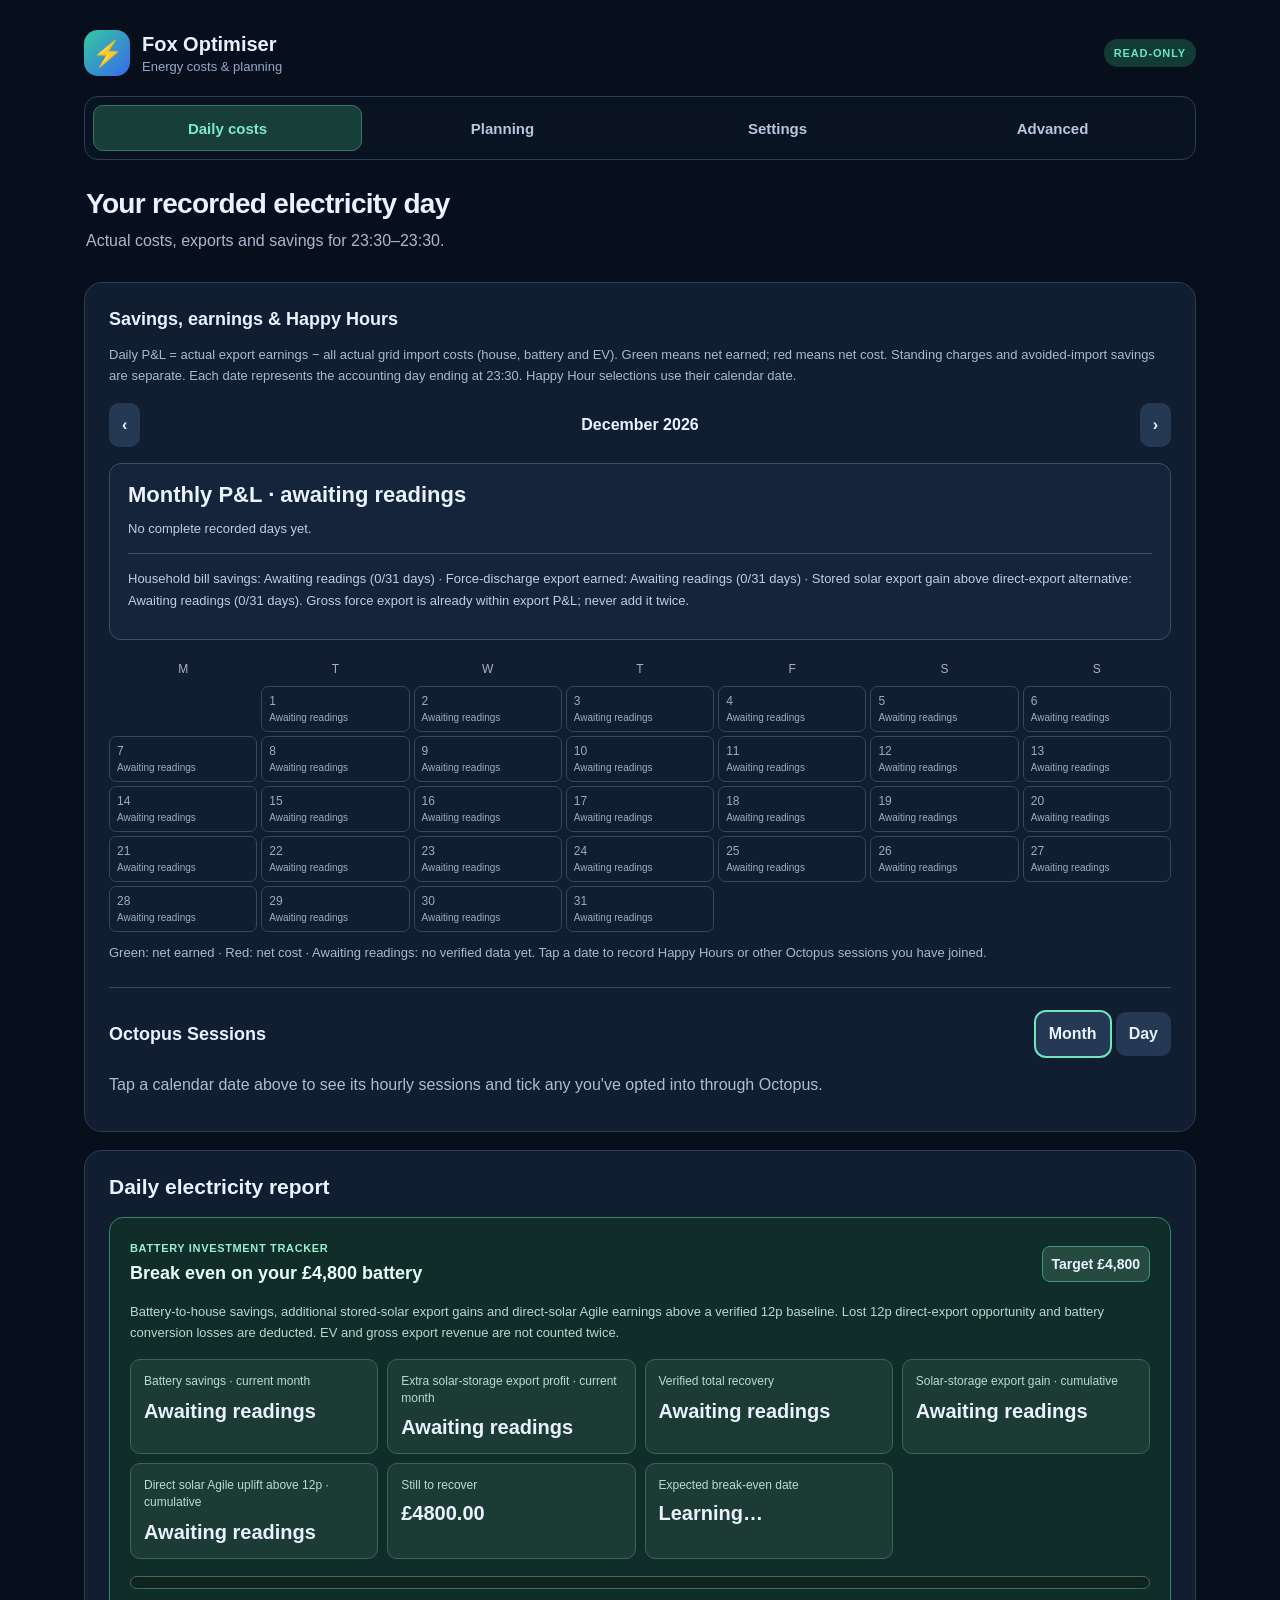
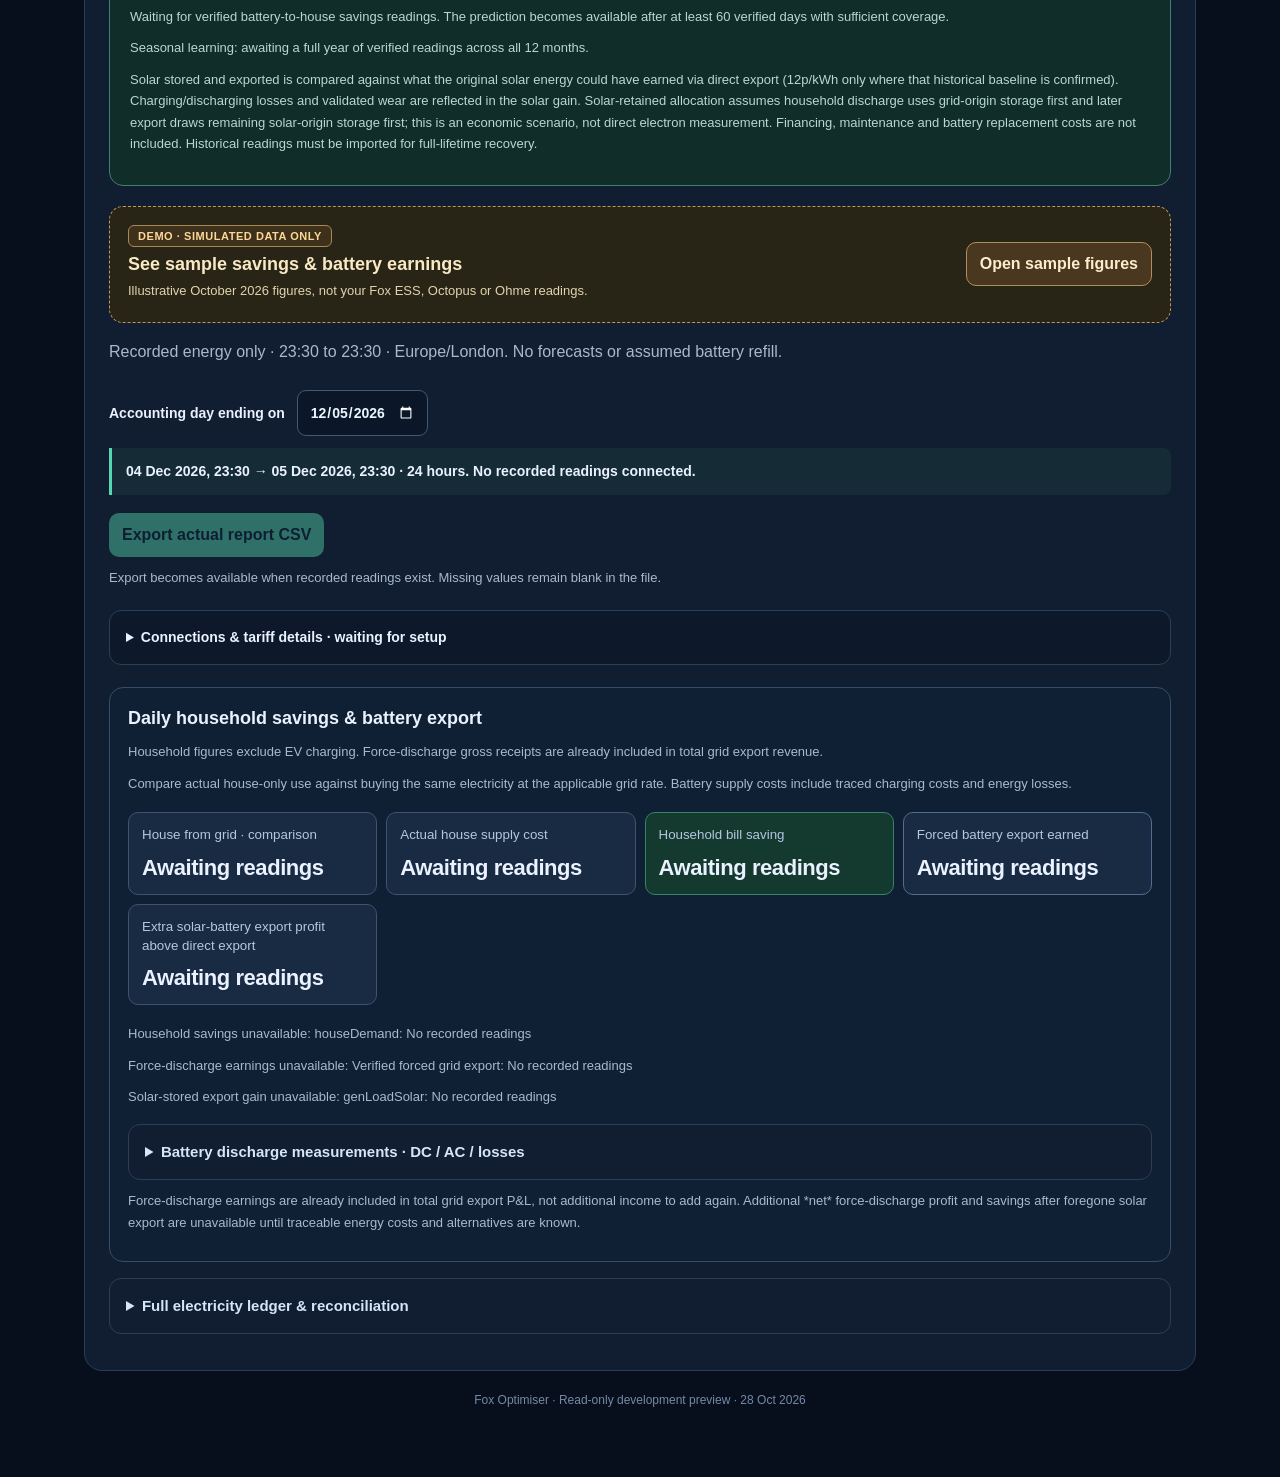
==== index.html @ 36e8edd1 "Load inert read-only connection readiness checks in both app entrypoints" ====
<!doctype html><html lang="en"><head><meta charset="utf-8"><meta name="viewport" content="width=device-width, initial-scale=1, viewport-fit=cover"><meta name="theme-color" content="#0c1424"><meta name="description" content="Read-only Fox ESS battery export optimiser"><link rel="manifest" href="manifest.webmanifest"><link rel="icon" type="image/svg+xml" href="icon.svg"><link rel="stylesheet" href="styles.css"><title>Fox Optimiser</title><link rel="stylesheet" href="fox-dashboard-layout.css?v=487"></head><body>
<div class="shell"><header><div class="brand"><div class="brandicon">⚡</div><div><h1>Fox Optimiser</h1><p>EVO10 · Agile planning</p></div></div><span class="pill safe">READ-ONLY</span></header>
<main><section class="hero"><div class="eyebrow">YOUR BATTERY PLAN</div><h2>Make every kWh count.</h2><p>Plan exports around Agile prices while protecting energy for your home. No commands are sent to your inverter.</p><div class="status" id="priceStatus" aria-live="polite">Checking Octopus prices…</div></section>
<section class="metrics"><article class="metric"><small>Battery SOC · manual estimate</small><strong id="socDisplay">—</strong><span id="batteryKwh">Manual estimate</span></article><article class="metric"><small>Protected reserve</small><strong id="reserveDisplay">2.0 kWh</strong><span>Household forecast included in plan</span></article><article class="metric"><small>Planned battery export</small><strong id="exportDisplay">—</strong><span id="revenueDisplay">Estimated revenue</span></article><article class="metric"><small>Next action</small><strong class="action-text" id="nextAction">—</strong><span id="nextActionTime">Based on available prices</span></article></section>
    <section class="panel" id="exportPowerExplanation">
      <h3>Understanding your export limit</h3>
      <p class="note">
        Your maximum instantaneous net grid export
        power is <strong>3.5 kW</strong>.
        This is a power limit, not a daily energy limit.
      </p>
      <p class="note">
        Exporting at 3.5 kW for 30 minutes produces
        1.75 kWh. Maintaining that rate for four hours
        would produce 14 kWh, provided sufficient
        energy is available.
      </p>
      <p class="note">
        The planned battery export shown above is
        the total energy (kWh) across scheduled export
        periods. Solar generation and household demand
        must also be considered when calculating net
        power exported to the grid.
      </p>
    </section>
    
<section class="panel"><div class="section-title"><div><h3>Outgoing Agile prices</h3><p>Half-hourly export rates · p/kWh</p></div><button class="secondary" id="refreshBtn">Refresh</button></div><div class="chartwrap"><canvas id="priceChart" width="1000" height="320" role="img" aria-label="Half-hourly export prices"></canvas></div><div class="legend"><span><i class="swatch normal"></i> Rate</span><span><i class="swatch selected"></i> Planned export</span></div><p class="note" id="chartNote">Prices will appear when loaded.</p></section>
<section class="panel"><div class="section-title"><div><h3>Recommended schedule</h3><p>Next available half-hour slots</p></div><button class="secondary" id="downloadBtn">Export CSV</button></div><div id="schedule" class="schedule"></div></section>
<section class="panel"><div class="section-title"><div><h3>Your assumptions</h3><p>Change any value to recalculate immediately</p></div><button class="secondary" id="resetBtn">Reset</button></div><form id="settings" class="formgrid">
<label>Battery state of charge (%)<input name="soc" type="number" min="0" max="100" step="1" required></label>
<label>Usable battery capacity (kWh)<input name="capacity" type="number" min="1" max="100" step="0.1" required></label>
<label>Protected battery energy (kWh)<input name="reserve" type="number" min="0" max="100" step="0.1" required></label>
<label>Maximum instantaneous grid export power (kW)<input name="exportKw" type="number" min="0" max="3.5" step="0.1" required></label>
<label>Expected household use (kWh/day)<input name="homeDay" type="number" min="0" max="100" step="0.1" required></label>
<label>Tomorrow's solar generation (kWh)<input name="solarDay" type="number" min="0" max="100" step="0.1" required></label>
<label>Peak import price (p/kWh)<input name="peakImport" type="number" min="0" max="200" step="0.1" required></label>
<label>Cheap import price (p/kWh)<input name="cheapImport" type="number" min="0" max="200" step="0.1" required></label>
<label>Discharge efficiency (%)<input name="efficiency" type="number" min="50" max="100" step="1" required></label>
<label>Outgoing Agile tariff code<input name="tariff" type="text" autocapitalize="characters" spellcheck="false" required></label>
</form><p class="note">House use and solar are manual estimates, not live readings. Battery capacity is a planning assumption, not a verified EVO10 specification.</p></section>
<section class="panel"><h3>Price data</h3><p class="note">Live public rates can be unavailable before Octopus publishes tomorrow's rates, or if the network blocks the request. Sample data is for testing only and never presented as live.</p><div class="actions"><button id="sampleBtn" class="secondary">Use labelled sample prices</button><button id="liveBtn">Load live Octopus prices</button></div></section>
<section class="disclaimer">🔒 <b>Safe monitoring mode.</b> No Fox ESS key and no inverter commands. Financial figures exclude standing charges, taxes where applicable, battery degradation and varying import schedules. Do not use these estimates to set physical inverter export limits.</section>
</main><footer>Fox Optimiser · Read-only development preview · 28 Oct 2026</footer></div><script src="fox-finance-core.js?v=280"></script><script src="fox-energy-core.js?v=270"></script><script src="fox-schedule-core.js?v=410"></script><script src="app.js?v=462" defer></script><script src="fox-v05.js?v=20261025112601" defer></script><script src="fox-free-sessions.js?v=470" defer></script><script src="fox-ev-schedule-core.js?v=390"></script>
<script src="fox-smart-charge-core.js?v=410"></script>
<script src="fox-charge-adapter.js?v=410"></script><script src="fox-overnight-core.js?v=390"></script><script src="fox-target-core.js?v=454"></script><script src="fox-cost-ledger.js?v=460"></script><script src="fox-charging-v08.js?v=462" defer></script>
<script src="fox-charge-scenario-ui.js?v=453" defer></script><script src="fox-test-v09.js?v=20261025-133156"></script>
<script src="fox-optimisation-v10.js?v=20261025-133845"></script>
<script src="fox-battery-aware-v11.js?v=20261025-134353"></script>
<script src="fox-battery-aware-v12.js?v=20261025-134639"></script>
<script src="fox-financial-v13.js?v=20261025-135033"></script>
<script src="fox-agile-v14.js?v=20261025-135452"></script>
<script src="fox-solar-optimiser-v15.js?v=20261025-140606"></script>
<script src="fox-energy-audit-v16.js?v=20261025-141128"></script>
<script src="fox-energy-accounting-v17.js?v=20261025-141446"></script>
<script src="fox-solar-validation-v191.js?v=20261025144953"></script>
<script src="fox-backtest-v22.js?v=290"></script>
<script src="fox-forecast-v23.js?v=270"></script>
<script src="fox-data-checks-v24.js?v=241"></script>
<script src="fox-integrated-v25.js?v=250"></script>
<script src="fox-watchdog-v26.js?v=260"></script>
<script src="fox-recorded-data.js?v=468" defer></script>
<script src="fox-adapter-staging.js?v=488" defer></script>
<script src="fox-historical-tariff-staging.js?v=489" defer></script>
<script src="fox-staged-energy-reconcile.js?v=490" defer></script>
<script src="fox-connection-readiness.js?v=491" defer></script>
<script src="fox-actual-costs.js?v=480" defer></script>
<script src="fox-household-benefit.js?v=475" defer></script>
<script src="fox-solar-storage-ledger.js?v=477" defer></script>
<script src="fox-solar-meter-reconcile.js?v=476" defer></script>
<script src="fox-direct-solar-uplift.js?v=479" defer></script>
<script src="fox-discharge-flow.js?v=472" defer></script>
<script src="fox-actual-report.js?v=479" defer></script>
<script src="fox-calendar-pnl.js?v=480" defer></script>
<script src="fox-daily-breakdown.js?v=480" defer></script>
<script src="fox-calendar-view.js?v=470" defer></script>
<script src="fox-solar-choice-core.js?v=478" defer></script>
<script src="fox-financial-demo-core.js?v=479" defer></script>
<script src="fox-financial-demo-ui.js?v=486" defer></script>
<script src="fox-seasonal-demo-core.js?v=484" defer></script>
<script src="fox-seasonal-demo-ui.js?v=484" defer></script>
<script src="fox-roof-weather-core.js?v=485" defer></script>
<script src="fox-roof-weather-ui.js?v=485" defer></script>
<script src="fox-solar-accuracy-core.js?v=487" defer></script>
<script src="fox-solar-accuracy-ui.js?v=487" defer></script>
<script src="fox-solar-choice-demo.js?v=478" defer></script>
<script src="fox-battery-payback-core.js?v=481" defer></script>
<script src="fox-battery-payback-ui.js?v=481" defer></script>
<script src="fox-dashboard-layout.js?v=473" defer></script>
</body></html>
---- styles.css ----
:root{font-family:-apple-system,BlinkMacSystemFont,"Segoe UI",sans-serif;color:#eaf1ff;background:#080f1c;font-synthesis:none}*{box-sizing:border-box}body{margin:0}.shell{max-width:1100px;margin:auto;padding:18px 18px 48px}header{display:flex;align-items:center;justify-content:space-between;padding:12px 0 24px}.brand{display:flex;gap:12px;align-items:center}.brandicon{width:46px;height:46px;background:linear-gradient(135deg,#34caa2,#3768ed);display:grid;place-items:center;border-radius:14px;font-size:25px}h1,h2,h3,p{margin:0}h1{font-size:20px}header p,.section-title p{color:#94a8c7;font-size:13px;margin-top:3px}.pill{font-size:11px;font-weight:800;letter-spacing:.08em;border-radius:99px;padding:8px 10px}.safe{background:#133b35;color:#65e7c1}.hero{padding:28px;border:1px solid #283b59;border-radius:22px;background:radial-gradient(circle at 100% 0%,#25466b 0%,#15243b 50%,#111c30 100%);margin-bottom:16px}.eyebrow{font-size:11px;color:#74e3c0;font-weight:800;letter-spacing:.15em}.hero h2{font-size:clamp(25px,4vw,37px);margin:8px 0}.hero p{max-width:650px;line-height:1.5;color:#bac9df}.status{display:inline-block;margin-top:18px;background:#0c1728;border:1px solid #354663;padding:9px 12px;border-radius:10px;font-size:12px;color:#d9e5f5}.metrics{display:grid;grid-template-columns:repeat(4,minmax(0,1fr));gap:12px}.metric,.panel{border:1px solid #233550;background:#111d30;border-radius:17px}.metric{padding:17px;min-height:128px}.metric small{display:block;color:#9cb0cd;font-size:12px}.metric strong{display:block;font-size:25px;margin:9px 0 5px;letter-spacing:-.03em}.metric span{color:#92a8c6;font-size:12px}.metric .action-text{font-size:19px}.panel{padding:22px;margin-top:16px}.section-title{display:flex;justify-content:space-between;align-items:center;gap:10px;margin-bottom:17px}h3{font-size:18px}button{font:inherit;cursor:pointer;border:0;border-radius:10px;background:#55d8af;color:#0b2131;font-weight:750;padding:10px 13px}button.secondary{background:#253854;color:#e8f1ff}.chartwrap{width:100%;overflow:hidden}canvas{width:100%;height:250px;display:block}.legend{display:flex;gap:18px;color:#aebfd5;font-size:12px;margin:10px 0}.swatch{display:inline-block;width:10px;height:10px;border-radius:3px;margin-right:5px}.normal{background:#6486d8}.selected{background:#5be0b4}.note{color:#91a6c4;font-size:12px;line-height:1.5;margin-top:13px}.schedule{display:flex;flex-direction:column;gap:8px;max-height:430px;overflow:auto}.slot{display:grid;grid-template-columns:125px 1fr auto;gap:8px;align-items:center;padding:11px;border-radius:10px;background:#182741}.slot.export{border-left:3px solid #5be0b4}.slot.charge{border-left:3px solid #7b9cff}.slot .time{font-size:13px;color:#b9cbe1}.slot b{font-size:13px}.slot .price{font-size:13px;font-variant-numeric:tabular-nums;color:#c6d7ed}.formgrid{display:grid;grid-template-columns:repeat(2,minmax(0,1fr));gap:15px}.formgrid label{display:flex;flex-direction:column;gap:6px;font-size:13px;color:#c0d0e5}.formgrid input{background:#0b1728;border:1px solid #38506e;color:white;border-radius:9px;font:inherit;padding:12px;width:100%;min-width:0}.formgrid input:focus{outline:2px solid #5be0b4}.actions{display:flex;gap:10px;flex-wrap:wrap}.disclaimer{padding:18px;color:#aebfd4;line-height:1.5;font-size:13px}footer{text-align:center;color:#7489a8;font-size:12px;padding:22px}@media(max-width:700px){.shell{padding:12px}.metrics{grid-template-columns:repeat(2,minmax(0,1fr))}.hero{padding:22px}.panel{padding:16px}.formgrid{grid-template-columns:1fr}.slot{grid-template-columns:95px 1fr auto}.slot .time{font-size:11px}.metric strong{font-size:22px}}@media(prefers-reduced-motion:reduce){*{scroll-behavior:auto!important}}
---- fox-dashboard-layout.css ----
/* Readable dashboard shell; functional panel IDs remain unchanged. */
[hidden]{display:none!important}
:root{color-scheme:dark;--fox-muted:#a8b9cf;--fox-border:#2b3e58}
.shell{max-width:1160px;padding:20px 24px 48px}header{padding:10px 0 20px}
#foxDashboardNav{position:sticky;top:0;z-index:20;display:grid;grid-template-columns:repeat(4,minmax(0,1fr));gap:6px;padding:8px;background:#0b1423f5;border:1px solid var(--fox-border);border-radius:14px;backdrop-filter:blur(14px)}
#foxDashboardNav button{min-height:46px;background:transparent;color:#b6c7dd;font-size:15px;border:1px solid transparent}
#foxDashboardNav button[aria-pressed=true]{background:#173e38;color:#79ebca;border-color:#337866}
#foxDashboardNav button:focus-visible,summary:focus-visible{outline:2px solid #74e3c0;outline-offset:3px}
#foxDashboardIntro{padding:28px 2px 10px}#foxDashboardIntro h2{font-size:28px;letter-spacing:-.025em}#foxDashboardIntro p{color:var(--fox-muted);line-height:1.6;margin-top:8px;max-width:760px}
main>.panel{margin:18px 0 0!important;padding:24px!important;border-color:var(--fox-border)!important;border-radius:18px!important}
main>.panel h3{line-height:1.4;margin-bottom:12px}main>.panel h4{line-height:1.4;margin:22px 0 12px}main>.panel p{line-height:1.65;margin:10px 0}main>.panel .note{font-size:13px;color:var(--fox-muted)}
main>.panel table{font-variant-numeric:tabular-nums;line-height:1.5}main>.panel th{font-size:13px;color:#abc0da;text-align:left;padding:12px 10px;border-bottom:1px solid #425873}main>.panel td{padding:12px 10px!important;border-bottom:1px solid #273b55;vertical-align:top;font-size:14px}main>.panel tbody tr:nth-child(even){background:#17253a60}
button{min-height:44px}button:disabled{opacity:.45;cursor:default}input,select{font:inherit;max-width:100%}
#foxActualCosts>h2{font-size:21px;margin-bottom:8px}#foxActualCosts>p:first-of-type{color:var(--fox-muted)}
#foxActualCosts>label{display:inline-flex;align-items:center;gap:12px;margin:14px 0 2px;font-size:14px;font-weight:600}
#foxActualEnd{padding:10px 12px;min-height:46px;background:#0b1728;border:1px solid #425873;border-radius:9px;color:#edf5ff}
#foxActualPeriod{font-weight:600;font-size:14px;padding:12px 14px;border-left:3px solid #55d8af;background:#152c36;border-radius:0 8px 8px 0}
#foxActualCSV{margin:8px 0 0}#foxActualCosts table{margin:22px 0 12px;min-width:680px!important}#foxActualCosts th:first-child{width:35%}#foxActualRows td:last-child{color:#a8b9cf;font-size:12px;max-width:240px}#foxActualRows td:nth-child(2),#foxActualRows td:nth-child(3){white-space:nowrap;color:#b8c9df}
#foxActualReconciliation{font-size:12px;color:var(--fox-muted);padding:12px;background:#0d1829;border-radius:8px}
.foxDisclosure{margin:22px 0;padding:0 16px;border:1px solid var(--fox-border);border-radius:12px;background:#0d192a}.foxDisclosure summary{cursor:pointer;padding:16px 0;font-weight:650;font-size:14px;line-height:1.5}.foxDisclosure ul{padding-left:20px;color:#bacbe0;font-size:14px;line-height:1.8}.foxDisclosure p{font-size:13px;color:var(--fox-muted)}
#foxTargetTablesV380{overflow-x:auto}#foxTargetResultV360{font-size:14px;line-height:1.7}#foxActualCosts>h3{margin-top:28px}
@media(max-width:700px){.shell{padding:12px}#foxDashboardNav{gap:2px;padding:5px;border-radius:12px}#foxDashboardNav button{font-size:12px;padding:8px 4px}#foxDashboardIntro{padding-top:22px}#foxDashboardIntro h2{font-size:24px}main>.panel{padding:17px!important}#foxActualCosts>label{display:flex;flex-direction:column;align-items:flex-start;gap:8px}#foxActualEnd{width:100%}}
@media(prefers-reduced-motion:reduce){*{scroll-behavior:auto!important}}

/* Actual calendar results and session bookings share the same date cells. */
.fox-month-pnl{padding:18px;margin:16px 0;border:1px solid #3b506d;border-radius:12px;background:#15243a}
.fox-month-pnl strong{display:block;font-size:22px;font-variant-numeric:tabular-nums}.fox-month-pnl p{font-size:13px;color:#c0cde0}
.fox-month-pnl.profit{background:#133a30;border-color:#38866b}.fox-month-pnl.loss{background:#3b202c;border-color:#a25767}
#v4CalendarGrid [data-pnl=profit]{background:#133a30!important;border-color:#38866b!important;color:#8ff1cd}
#v4CalendarGrid [data-pnl=loss]{background:#3b202c!important;border-color:#a25767!important;color:#ffb7c3}
#v4CalendarGrid [data-pnl=even]{background:#1b2b3f!important;color:#c4d4e8}
#v4CalendarGrid [data-pnl=missing]{background:#111d30!important;color:#9bacc4}
#v4CalendarGrid .fox-day-pnl{opacity:1!important;font-size:12px!important;font-weight:700;margin-top:5px;white-space:nowrap;font-variant-numeric:tabular-nums}
#v4CalendarGrid .fox-session-badge{color:#bed6ed!important;font-size:10px}
@media(max-width:650px){#v4CalendarGrid .fox-day-pnl{font-size:10px!important}.fox-month-pnl strong{font-size:19px}}

/* Selected day's measured result and saved Octopus session details. */
.fox-daily-breakdown{margin:18px 0 22px;padding:18px;border:1px solid #3b506d;border-radius:13px;background:#101e32}
.fox-daily-breakdown h4{margin:0 0 8px!important;font-size:17px}
.fox-daily-figures{display:grid;grid-template-columns:repeat(3,minmax(0,1fr));gap:9px;margin:16px 0}
.fox-daily-figure{padding:14px 11px;border:1px solid #3c506a;border-radius:11px;background:#182a42;min-width:0}
.fox-daily-figure span{display:block;font-size:12px;color:#b7c8df;line-height:1.4}
.fox-daily-figure strong{display:block;margin-top:8px;font-size:22px;letter-spacing:-.025em;font-variant-numeric:tabular-nums}
.fox-daily-breakdown[data-pnl=profit] .fox-daily-figure:last-child{background:#14392f;border-color:#42846f;color:#9df3d3}
.fox-daily-breakdown[data-pnl=loss] .fox-daily-figure:last-child{background:#40232e;border-color:#aa6070;color:#ffc1ca}
.fox-daily-reason{font-size:13px;color:#b7c8df;line-height:1.6;margin:10px 0}
.fox-daily-sessions{font-size:13px;line-height:1.6;color:#a2e7cf}
.fox-daily-breakdown button{margin-top:12px}
@media(max-width:520px){.fox-daily-breakdown{padding:13px}.fox-daily-figures{gap:6px}.fox-daily-figure{padding:10px 7px}.fox-daily-figure strong{font-size:17px}.fox-daily-figure span{font-size:11px}}

/* Actual measured household savings, with EV excluded; never invent missing values. */
.fox-house-benefit{margin:22px 0;padding:18px;border:1px solid #354d69;border-radius:14px;background:#0f2034}
.fox-house-benefit h3{margin:0 0 7px!important}
.fox-benefit-grid{display:grid;grid-template-columns:repeat(4,minmax(0,1fr));gap:9px;margin:18px 0}
.fox-benefit-grid>div{background:#192b42;border:1px solid #3d536f;border-radius:10px;padding:13px;min-width:0}
.fox-benefit-grid small{display:block;color:#b3c7e0;line-height:1.4}
.fox-benefit-grid strong{display:block;font-size:22px;letter-spacing:-.02em;margin-top:10px;font-variant-numeric:tabular-nums}
.fox-house-extras{grid-template-columns:repeat(2,minmax(0,1fr));}
.fox-month-pnl .fox-month-benefits{margin-top:14px;border-top:1px solid #3c516f;padding-top:14px}
@media(max-width:700px){.fox-benefit-grid{grid-template-columns:repeat(2,minmax(0,1fr))}.fox-benefit-grid strong{font-size:19px}}

/* Compact financial-first Daily costs layout: details are native iPad-friendly disclosures. */
#foxActualCosts #foxHouseBenefit{margin:18px 0 0}
#foxHouseBenefit .fox-benefit-grid>div:nth-child(3){background:#14392f;border-color:#39816b}
#foxHouseBenefit .fox-benefit-grid>div:nth-child(4){border-color:#526d8d}
#foxHouseBenefit .fox-benefit-grid strong{font-variant-numeric:tabular-nums}
#foxHouseBenefit .fox-discharge-grid{grid-template-columns:repeat(3,minmax(0,1fr))}
#foxHouseBenefit .fox-discharge-grid>div{background:#192b42;border-color:#3d536f}
#foxActualCosts .foxTechnicalDisclosure{margin:16px 0 0;background:#111e31}
#foxActualCosts .foxTechnicalDisclosure>summary{font-size:15px;color:#d5e5fa;min-height:44px;display:list-item}
#foxActualCosts .foxTechnicalDisclosure[open]>summary{border-bottom:1px solid #334765;margin-bottom:14px}
#foxActualCosts .foxTechnicalDisclosure>p.note{line-height:1.6}
#foxActualCosts #foxActualReportDetails{margin-bottom:12px}
#foxActualCosts #foxActualReportDetails table{margin-top:10px}
@media(max-width:650px){#foxHouseBenefit .fox-discharge-grid{grid-template-columns:repeat(2,minmax(0,1fr))}}

/* Completely isolated, opt-in sample finances. Not styled as actual financial results. */
#foxFinancialDemo{margin:20px 0 16px;padding:18px;border:1px dashed #bf9858;border-radius:14px;background:#282416;color:#f5eddc}
#foxFinancialDemo .fox-demo-heading{display:flex;gap:16px;align-items:center;justify-content:space-between}
#foxFinancialDemo .fox-demo-heading h3{margin:5px 0 3px!important;color:#f9e9c5}
#foxFinancialDemo .fox-demo-heading .note{margin:3px 0!important;color:#e3d3af}
#foxFinancialDemo .fox-demo-heading button{flex:none;border:1px solid #b18d5b;background:#49371f;color:#ffeccc}
#foxFinancialDemo .fox-demo-label{display:inline-block;padding:4px 9px;border-radius:6px;border:1px solid #a98951;background:#3e311b;color:#fcd897;font-size:11px;letter-spacing:.05em;font-weight:750}
#foxFinancialDemo .fox-demo-banner{margin:17px 0;padding:11px 13px;background:#5a3b18;border:1px solid #ba914d;border-radius:9px;color:#fff0cd;font-weight:750;font-size:12px;line-height:1.5}
#foxFinancialDemo .fox-demo-controls{display:flex;flex-wrap:wrap;gap:8px 16px;align-items:center;margin-bottom:14px;color:#f0d8b1;font-size:13px}
#foxFinancialDemo .fox-demo-ev{display:flex;gap:8px;align-items:center;cursor:pointer}
#foxFinancialDemo .fox-demo-ev input{width:18px;height:18px;accent-color:#e8b55e}
#foxFinancialDemo h4{margin:18px 0 10px!important;font-size:15px;color:#f6e8c8}
#foxFinancialDemo .fox-demo-stats{display:grid;grid-template-columns:repeat(4,minmax(0,1fr));gap:9px}
#foxFinancialDemo .fox-demo-stats>div{padding:12px;background:#342b20;border:1px solid #94764b;border-radius:11px;min-width:0}
#foxFinancialDemo .fox-demo-stats small{color:#e5d6bd;line-height:1.35;display:block;min-height:34px}
#foxFinancialDemo .fox-demo-stats strong{display:block;margin-top:9px;color:#fff1d4;font-size:20px;font-variant-numeric:tabular-nums}
#foxFinancialDemo #foxDemoMonthExplanation{color:#e2d2b9;margin-top:12px}
#foxFinancialDemo .fox-demo-calendar{display:grid;grid-template-columns:repeat(7,minmax(0,1fr));gap:5px;margin:10px 0 18px}
#foxFinancialDemo .fox-demo-day-button{display:flex;flex-direction:column;align-items:flex-start;justify-content:center;gap:2px;min-height:53px;min-width:0;padding:8px 6px;background:#312c25;border:1px solid #715f44;color:#f2dec2;border-radius:8px}
#foxFinancialDemo .fox-demo-day-button strong{font-size:14px}
#foxFinancialDemo .fox-demo-day-button small{font-size:10px;white-space:nowrap}
#foxFinancialDemo .fox-demo-day-button[aria-pressed=true]{background:#5f481f;border-color:#f3b95c;outline:1px solid #f3b95c}
#foxFinancialDemo .fox-demo-day-button:focus-visible,#foxFinancialDemo button:focus-visible{outline:2px solid #f3c16d;outline-offset:2px}
#foxFinancialDemo .fox-demo-day{border-top:1px solid #9a7644;padding-top:8px}
#foxFinancialDemo .fox-demo-flow{margin:10px 0;padding:10px 12px;border-radius:8px;background:#322a20;color:#ecdabb;font-size:13px;line-height:1.6}
#foxFinancialDemo .foxDisclosure{border-color:#8f724a;background:#30281f;margin:10px 0}
#foxFinancialDemo .foxDisclosure summary{color:#ffdb97}
#foxFinancialDemo .fox-demo-detail{font-size:13px;line-height:1.7;color:#ecdbbf;padding-bottom:15px}
#foxFinancialDemo .fox-demo-caution{font-size:12px;line-height:1.65;color:#f2d5a9;margin:18px 0 0}
@media(max-width:700px){#foxFinancialDemo{padding:12px}#foxFinancialDemo .fox-demo-heading{align-items:stretch;flex-direction:column}#foxFinancialDemo .fox-demo-stats{grid-template-columns:repeat(2,minmax(0,1fr))}#foxFinancialDemo .fox-demo-stats strong{font-size:18px}#foxFinancialDemo .fox-demo-calendar{gap:3px}#foxFinancialDemo .fox-demo-day-button{padding:5px 2px;min-height:46px}#foxFinancialDemo .fox-demo-day-button small{font-size:9px}}

/* Battery bill savings and £4,800 investment recovery; never mix with DEMO. */
#foxBatteryPayback{margin:18px 0;padding:20px;border:1px solid #3d826a;border-radius:14px;background:#112d2a}
#foxBatteryPayback .fox-payback-title{display:flex;align-items:center;justify-content:space-between;gap:14px}
#foxBatteryPayback .fox-payback-title h3{margin:5px 0!important;color:#e8fff4}
#foxBatteryPayback .fox-payback-eyebrow{font-size:11px;letter-spacing:.06em;font-weight:750;color:#9af0cd}
#foxBatteryPayback .fox-payback-target{white-space:nowrap;font-size:14px;background:#254a40;border:1px solid #42947c;border-radius:8px;padding:9px}
#foxBatteryPayback .fox-payback-stats{display:grid;grid-template-columns:repeat(4,minmax(0,1fr));gap:9px;margin:15px 0}
#foxBatteryPayback .fox-payback-stats>div{padding:13px;border-radius:10px;background:#1d3b35;border:1px solid #386758;min-width:0}
#foxBatteryPayback .fox-payback-stats small{font-size:12px;color:#b5ddcc;line-height:1.4;display:block}
#foxBatteryPayback .fox-payback-stats strong{font-size:20px;font-variant-numeric:tabular-nums;display:block;margin-top:8px}
#foxBatteryPayback .fox-payback-track{height:13px;background:#10231f;border:1px solid #3c6c5a;border-radius:100px;overflow:hidden;margin:17px 0}
#foxBatteryPayback #foxPaybackFill{background:#75e5b5;height:100%;width:0;transition:width .25s ease}
#foxBatteryPayback .note{font-size:13px;color:#b7d9cd}
#foxFinancialDemo .fox-demo-stats>div:nth-child(3){border-color:#b48a4b}
@media(max-width:740px){#foxBatteryPayback .fox-payback-stats{grid-template-columns:repeat(2,minmax(0,1fr))}#foxBatteryPayback .fox-payback-stats strong{font-size:18px}#foxBatteryPayback .fox-payback-title{flex-wrap:wrap}}
@media(prefers-reduced-motion:reduce){#foxBatteryPayback #foxPaybackFill{transition:none}}

#foxSolarChoiceDemo{margin:16px 0;padding:16px;border:1px solid #b58a50;border-radius:10px;background:#30291f}
#foxSolarChoiceDemo .fox-choice-inputs{display:grid;grid-template-columns:repeat(2,minmax(0,1fr));gap:12px}
#foxSolarChoiceDemo input{display:block;width:100%;box-sizing:border-box;margin-top:6px}
#foxSolarChoiceDemo .fox-choice-result{font-weight:700}
@media(max-width:580px){#foxSolarChoiceDemo .fox-choice-inputs{grid-template-columns:1fr}}

/* Missing actuals must never look like zero profit; allow legible labels on narrow calendars. */
#v4CalendarGrid [data-pnl=missing] .fox-day-pnl{font-size:10px!important;white-space:normal!important;overflow-wrap:anywhere;line-height:1.2;font-weight:500}
#foxBatteryPayback .fox-payback-stats strong{overflow-wrap:break-word}
#foxBatteryPayback .fox-payback-stats strong:not(#foxPaybackRemaining):not(#foxPaybackDate){line-height:1.3}
.fox-daily-breakdown[data-pnl=missing] .fox-daily-figure strong{font-size:14px;line-height:1.4;overflow-wrap:break-word}
@media(max-width:650px){#v4CalendarGrid [data-pnl=missing] .fox-day-pnl{font-size:8px!important}}

/* Explicitly synthetic seasonal break-even scenarios, confined to DEMO panel. */
#foxSeasonalDemo{margin:18px 0;padding:16px;border:1px solid #a77c47;border-radius:12px;background:#30271e;color:#f4e3c8}
#foxSeasonalDemo h4{margin:0 0 8px;color:#ffe4b2}
#foxSeasonalDemo label{display:block;font-size:13px;margin:12px 0 6px}
#foxSeasonalChoice{width:100%;max-width:440px;padding:10px;border:1px solid #9e7b50;border-radius:8px;background:#211c19;color:#ffe9c5}
#foxSeasonalDemo .fox-seasonal-summary{display:grid;grid-template-columns:repeat(3,minmax(0,1fr));gap:9px;margin:14px 0}
#foxSeasonalDemo .fox-seasonal-summary>div{padding:12px;border-radius:9px;background:#443423;min-width:0}
#foxSeasonalDemo .fox-seasonal-summary small{display:block;font-size:12px;color:#eed4a6}
#foxSeasonalDemo .fox-seasonal-summary strong{display:block;margin-top:8px;font-size:19px;font-variant-numeric:tabular-nums}
#foxSeasonalDemo .fox-seasonal-table-wrap{overflow-x:auto}
#foxSeasonalDemo table{width:100%;border-collapse:collapse;font-size:12px;min-width:520px}
#foxSeasonalDemo th,#foxSeasonalDemo td{padding:8px 6px;text-align:right;border-bottom:1px solid #6a5132;white-space:nowrap}
#foxSeasonalDemo th:first-child,#foxSeasonalDemo td:first-child{text-align:left}
#foxSeasonalDemo .note{font-size:12px;line-height:1.6;color:#f1d6ae}
@media(max-width:600px){#foxSeasonalDemo{padding:11px}#foxSeasonalDemo .fox-seasonal-summary{grid-template-columns:1fr}#foxSeasonalDemo .fox-seasonal-summary strong{font-size:17px}}

/* Compact side-by-side synthetic solar cases and monthly comparison. */
#foxSeasonalDemo h5{font-size:14px;margin:20px 0 10px;color:#ffe4b2}
#foxSeasonalDemo .fox-seasonal-compare{min-width:420px}
#foxSeasonalDemo .fox-seasonal-selected{background:#5d4426;color:#fff0d2;font-weight:750}
#foxSeasonalDemo .fox-seasonal-bars{display:grid;grid-template-columns:repeat(2,minmax(0,1fr));gap:9px}
#foxSeasonalDemo .fox-seasonal-bar-month{padding:9px 10px;border:1px solid #735536;border-radius:8px;min-width:0;background:#352a1e}
#foxSeasonalDemo .fox-seasonal-bar-month>strong{display:block;margin-bottom:6px;font-size:12px;color:#ffdfaa}
#foxSeasonalDemo .fox-seasonal-bar-line{display:grid;grid-template-columns:45px minmax(0,1fr) 65px;gap:6px;align-items:center;padding:3px 0;font-size:11px}
#foxSeasonalDemo .fox-seasonal-bar-line>span:last-child{text-align:right;font-variant-numeric:tabular-nums}
#foxSeasonalDemo .fox-seasonal-bar-selected{font-weight:800;color:#fff0cb}
#foxSeasonalDemo .fox-seasonal-bar-track{height:9px;background:#1e1b1a;border-radius:5px;overflow:hidden}
#foxSeasonalDemo .fox-seasonal-bar-fill{height:100%;border-radius:5px}
#foxSeasonalDemo .fox-seasonal-low{background:#8eabc6}
#foxSeasonalDemo .fox-seasonal-typical{background:#d2a85b}
#foxSeasonalDemo .fox-seasonal-high{background:#83c6a3}
@media(max-width:600px){#foxSeasonalDemo .fox-seasonal-bars{grid-template-columns:1fr}}

/* Explicitly illustrative installation and tariff sensitivity inputs. */
#foxSeasonalDemo .fox-seasonal-inputs{display:grid;grid-template-columns:repeat(3,minmax(0,1fr));gap:10px;margin:12px 0}
#foxSeasonalDemo .fox-seasonal-inputs label{margin:0;font-size:12px;line-height:1.5;color:#ffe5b9}
#foxSeasonalDemo .fox-seasonal-inputs input{display:block;box-sizing:border-box;width:100%;min-width:0;margin-top:5px;padding:10px;border-radius:7px;border:1px solid #a27d4d;background:#211c19;color:#fff0d2;font-size:16px}
#foxSeasonalDemo #foxSeasonalReset{margin:3px 0 7px;white-space:normal}
#foxSeasonalDemo #foxSeasonalInputStatus{min-height:1.5em}
@media(max-width:600px){#foxSeasonalDemo .fox-seasonal-inputs{grid-template-columns:1fr}}

/* Optional roof-specific next-day PUBLIC weather lookup; never metered data. */
#foxRoofWeather{margin:20px 0;padding:16px;border:1px solid #537a91;border-radius:12px;background:#172b35;color:#e8f4fa}
#foxRoofWeather h4{margin:0 0 8px;color:#d4f1ff}
#foxRoofWeather .note{color:#c2dce9;font-size:12px;line-height:1.6}
#foxRoofWeather .fox-roof-inputs{display:grid;grid-template-columns:repeat(3,minmax(0,1fr));gap:9px;margin:14px 0}
#foxRoofWeather .fox-roof-inputs label{font-size:12px;color:#d4ebf6}
#foxRoofWeather .fox-roof-inputs input{display:block;box-sizing:border-box;width:100%;min-width:0;margin-top:5px;padding:9px;border:1px solid #7192a5;border-radius:7px;background:#101d26;color:#f1f9ff;font-size:16px}
#foxRoofWeather #foxRoofResult{padding:10px;background:#203946;border-radius:8px}
@media(max-width:620px){#foxRoofWeather .fox-roof-inputs{grid-template-columns:repeat(2,minmax(0,1fr))}}
@media(max-width:380px){#foxRoofWeather .fox-roof-inputs{grid-template-columns:1fr}}

/* Cleaner sample daily finance hierarchy; all existing figures remain available. */
#foxFinancialDemo .fox-demo-key-label{font-size:12px;font-weight:700;letter-spacing:.01em;margin:14px 0 8px;color:#e8cda4}
#foxFinancialDemo .fox-demo-primary-stats{grid-template-columns:repeat(3,minmax(0,1fr));margin-bottom:12px}
#foxFinancialDemo .fox-demo-primary-stats>div{min-width:0}
#foxFinancialDemo .fox-demo-main-saving{border-color:#cfac6b;background:#483620}
#foxFinancialDemo .fox-demo-primary-stats strong{font-size:20px}
#foxFinancialDemo .fox-demo-cash-line{display:flex;justify-content:space-between;align-items:center;gap:12px;padding:12px 14px;border:1px solid #7a6548;border-radius:9px;background:#30291f;color:#ead7b8}
#foxFinancialDemo .fox-demo-cash-line strong{font-size:18px;white-space:nowrap;font-variant-numeric:tabular-nums}
#foxFinancialDemo .fox-demo-explanation{margin:10px 0;padding:10px 12px;border:1px solid #66573f;border-radius:9px}
#foxFinancialDemo .fox-demo-explanation summary{cursor:pointer;font-weight:650;color:#f4d7a0;line-height:1.5}
#foxFinancialDemo .fox-demo-secondary-stats{margin:12px 0}
#foxFinancialDemo .fox-demo-detail h5{font-size:13px;margin:15px 0 8px;color:#f0d4a5}
#foxFinancialDemo .fox-demo-detail-list{display:grid;grid-template-columns:minmax(0,1fr) auto;gap:0 12px;margin:0;font-size:12px;line-height:1.5}
#foxFinancialDemo .fox-demo-detail-list dt,#foxFinancialDemo .fox-demo-detail-list dd{margin:0;padding:8px 0;border-bottom:1px solid #564834;overflow-wrap:anywhere}
#foxFinancialDemo .fox-demo-detail-list dd{text-align:right;font-weight:700;font-variant-numeric:tabular-nums;white-space:nowrap}
#foxFinancialDemo .fox-demo-method .fox-demo-caution{margin:10px 0 0;line-height:1.6}
@media(max-width:650px){#foxFinancialDemo .fox-demo-primary-stats{grid-template-columns:1fr}#foxFinancialDemo .fox-demo-primary-stats strong{font-size:19px}#foxFinancialDemo .fox-demo-cash-line{align-items:flex-start;flex-wrap:wrap}}

/* Read-only optional paired forecast accuracy inspection. */
#foxSolarAccuracy{margin-top:16px;padding:12px;border:1px solid #527b8e;border-radius:9px;background:#1b313e}
#foxSolarAccuracy summary{cursor:pointer;font-weight:700;line-height:1.5;color:#e0f3ff}
#foxSolarAccuracy label{display:block;font-size:13px;margin:12px 0 6px}
#foxSolarAccuracy textarea{box-sizing:border-box;width:100%;min-height:125px;padding:10px;border:1px solid #7c9db0;border-radius:8px;background:#0d1e29;color:#f0f8ff;font-size:14px;font-family:ui-monospace,SFMono-Regular,Menlo,monospace}
#foxSolarAccuracy .fox-solar-accuracy-actions{display:flex;gap:9px;flex-wrap:wrap;margin:10px 0}
#foxSolarAccuracy .fox-solar-accuracy-stats{display:grid;grid-template-columns:repeat(2,minmax(0,1fr));gap:8px;margin:12px 0}
#foxSolarAccuracy .fox-solar-accuracy-stats>div{min-width:0;padding:10px;background:#263f4c;border-radius:8px}
#foxSolarAccuracy .fox-solar-accuracy-stats small{display:block;color:#c1d9e8;font-size:11px}
#foxSolarAccuracy .fox-solar-accuracy-stats strong{display:block;font-size:16px;margin-top:5px;overflow-wrap:anywhere;font-variant-numeric:tabular-nums}
@media(max-width:500px){#foxSolarAccuracy .fox-solar-accuracy-stats{grid-template-columns:1fr}}
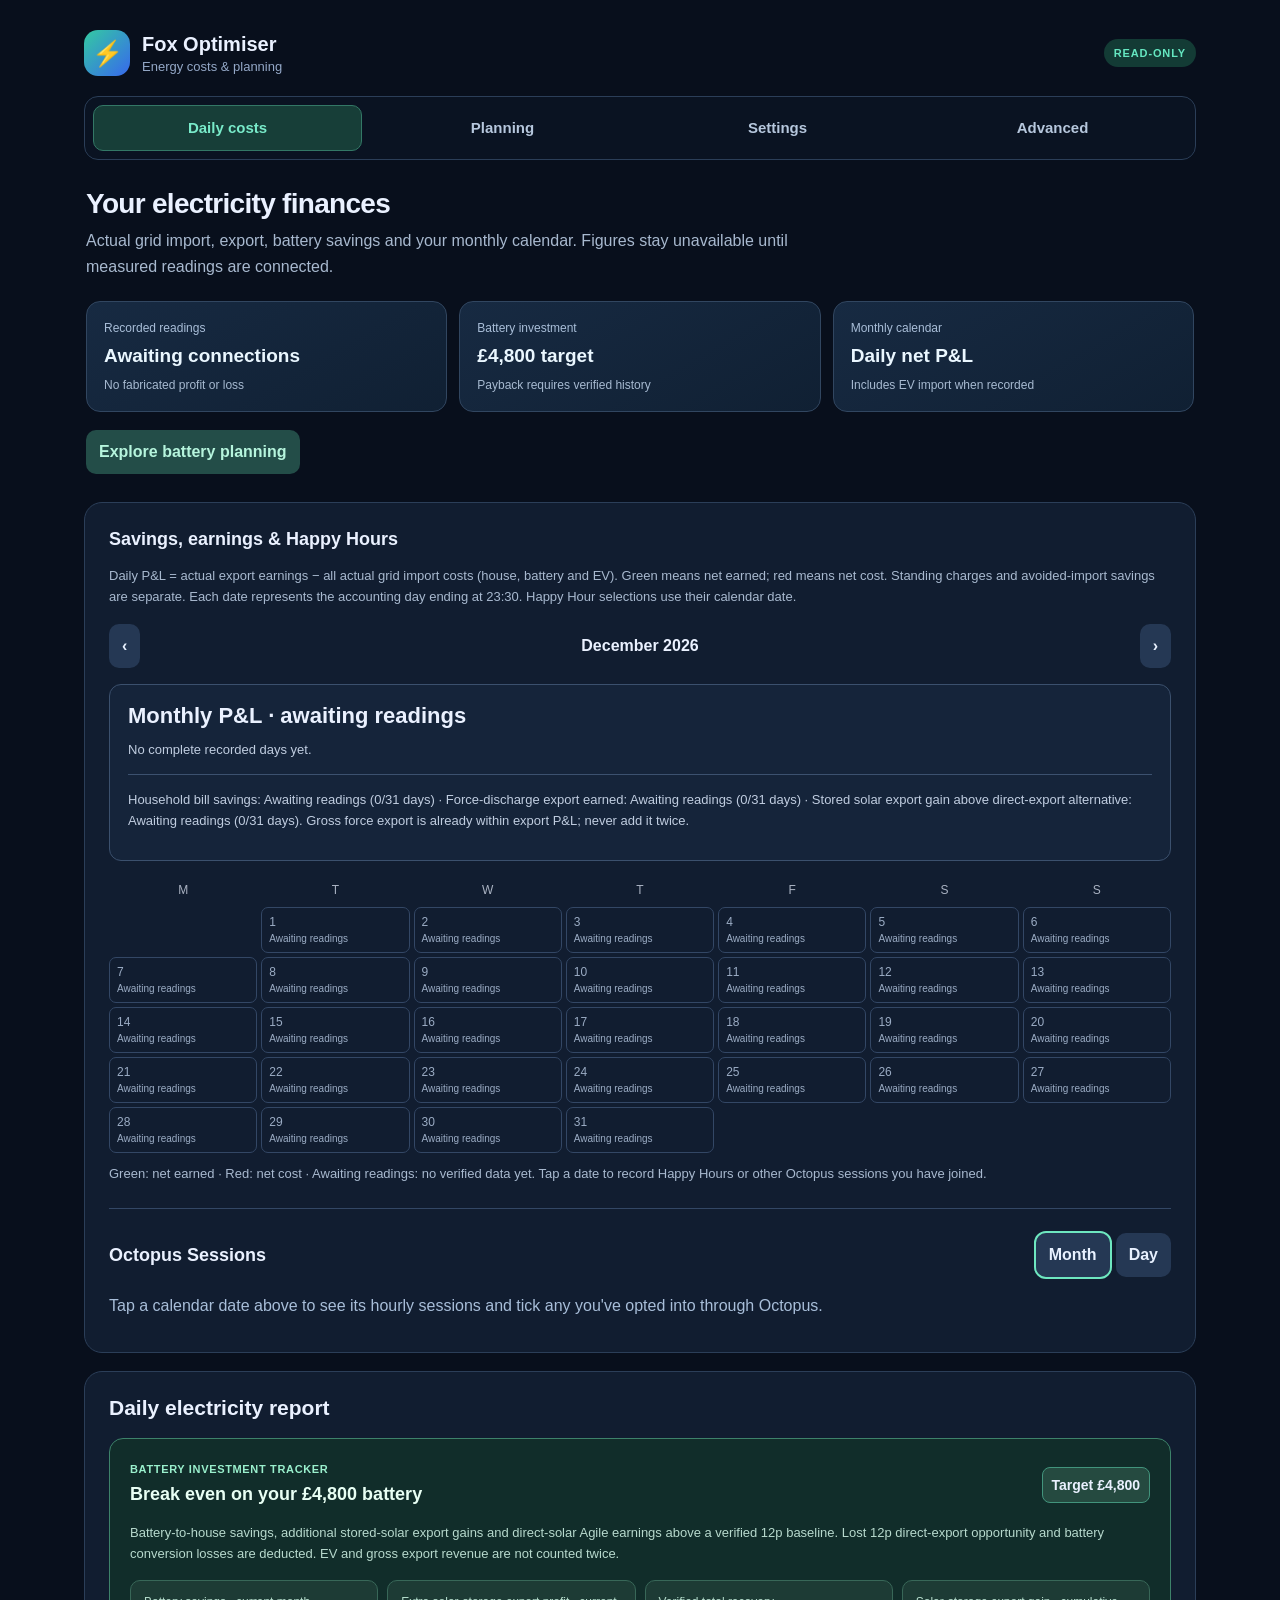
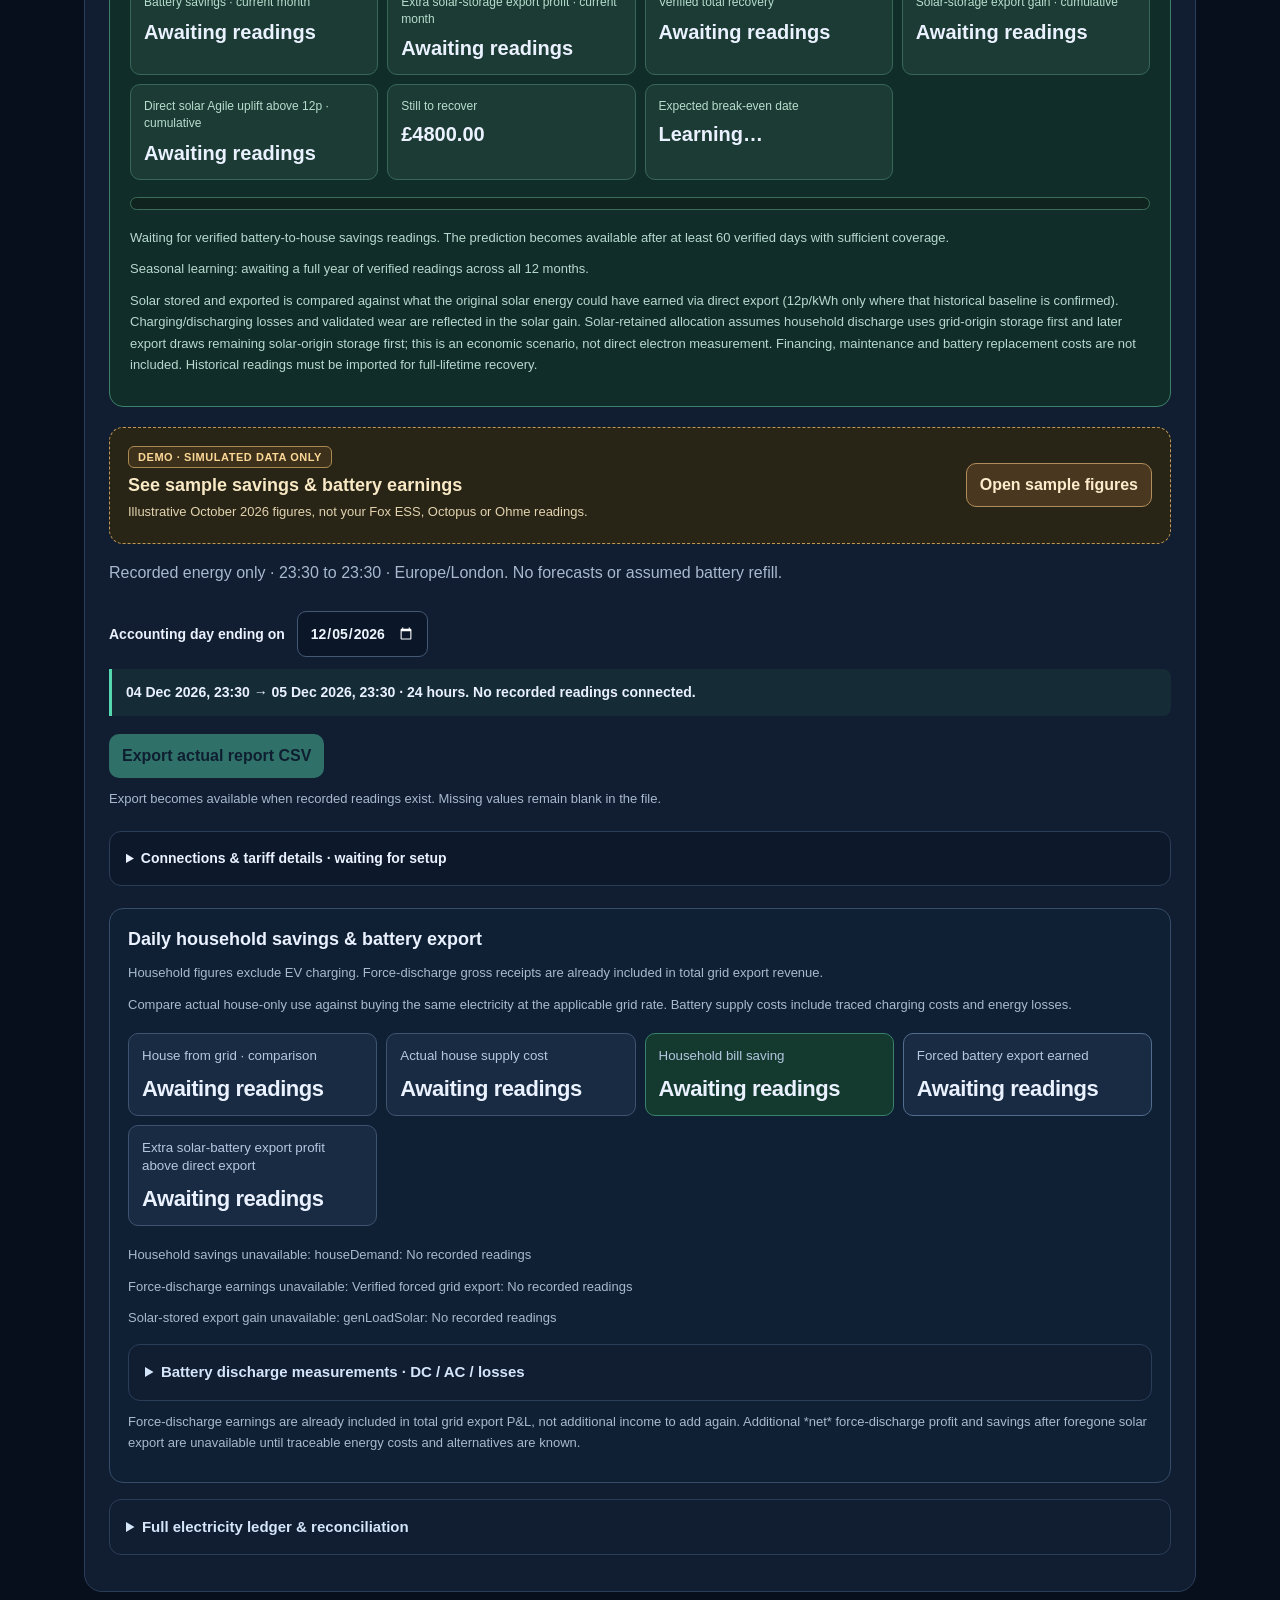
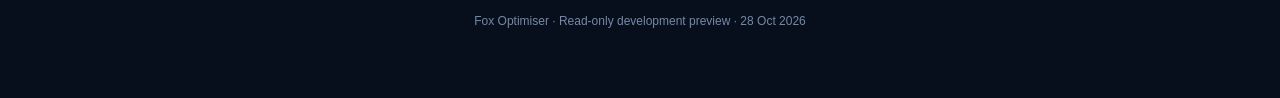
==== commit 254e47bf: "Refresh dashboard presentation assets on app and Safari preview" ====
--- a/index.html
+++ b/index.html
@@ -1,4 +1,4 @@
-<!doctype html><html lang="en"><head><meta charset="utf-8"><meta name="viewport" content="width=device-width, initial-scale=1, viewport-fit=cover"><meta name="theme-color" content="#0c1424"><meta name="description" content="Read-only Fox ESS battery export optimiser"><link rel="manifest" href="manifest.webmanifest"><link rel="icon" type="image/svg+xml" href="icon.svg"><link rel="stylesheet" href="styles.css"><title>Fox Optimiser</title><link rel="stylesheet" href="fox-dashboard-layout.css?v=487"></head><body>
+<!doctype html><html lang="en"><head><meta charset="utf-8"><meta name="viewport" content="width=device-width, initial-scale=1, viewport-fit=cover"><meta name="theme-color" content="#0c1424"><meta name="description" content="Read-only Fox ESS battery export optimiser"><link rel="manifest" href="manifest.webmanifest"><link rel="icon" type="image/svg+xml" href="icon.svg"><link rel="stylesheet" href="styles.css"><title>Fox Optimiser</title><link rel="stylesheet" href="fox-dashboard-layout.css?v=495"></head><body>
 <div class="shell"><header><div class="brand"><div class="brandicon">⚡</div><div><h1>Fox Optimiser</h1><p>EVO10 · Agile planning</p></div></div><span class="pill safe">READ-ONLY</span></header>
 <main><section class="hero"><div class="eyebrow">YOUR BATTERY PLAN</div><h2>Make every kWh count.</h2><p>Plan exports around Agile prices while protecting energy for your home. No commands are sent to your inverter.</p><div class="status" id="priceStatus" aria-live="polite">Checking Octopus prices…</div></section>
 <section class="metrics"><article class="metric"><small>Battery SOC · manual estimate</small><strong id="socDisplay">—</strong><span id="batteryKwh">Manual estimate</span></article><article class="metric"><small>Protected reserve</small><strong id="reserveDisplay">2.0 kWh</strong><span>Household forecast included in plan</span></article><article class="metric"><small>Planned battery export</small><strong id="exportDisplay">—</strong><span id="revenueDisplay">Estimated revenue</span></article><article class="metric"><small>Next action</small><strong class="action-text" id="nextAction">—</strong><span id="nextActionTime">Based on available prices</span></article></section>
@@ -63,6 +63,9 @@
 <script src="fox-historical-tariff-staging.js?v=489" defer></script>
 <script src="fox-staged-energy-reconcile.js?v=490" defer></script>
 <script src="fox-connection-readiness.js?v=491" defer></script>
+<script src="fox-recovery-latch.js?v=492" defer></script>
+<script src="fox-export-decision-simulation.js?v=493" defer></script>
+<script src="fox-prehardware-planner.js?v=494" defer></script>
 <script src="fox-actual-costs.js?v=480" defer></script>
 <script src="fox-household-benefit.js?v=475" defer></script>
 <script src="fox-solar-storage-ledger.js?v=477" defer></script>
@@ -85,6 +88,6 @@
 <script src="fox-solar-choice-demo.js?v=478" defer></script>
 <script src="fox-battery-payback-core.js?v=481" defer></script>
 <script src="fox-battery-payback-ui.js?v=481" defer></script>
-<script src="fox-dashboard-layout.js?v=473" defer></script>
+<script src="fox-dashboard-layout.js?v=495" defer></script>
 </body></html>
 
--- a/fox-dashboard-layout.css
+++ b/fox-dashboard-layout.css
@@ -216,3 +216,13 @@
 #foxSolarAccuracy .fox-solar-accuracy-stats small{display:block;color:#c1d9e8;font-size:11px}
 #foxSolarAccuracy .fox-solar-accuracy-stats strong{display:block;font-size:16px;margin-top:5px;overflow-wrap:anywhere;font-variant-numeric:tabular-nums}
 @media(max-width:500px){#foxSolarAccuracy .fox-solar-accuracy-stats{grid-template-columns:1fr}}
+
+/* v34: at-a-glance cards distinguish real accounting from hypothetical planning. */
+#foxDashboardIntro .fox-summary{display:grid;grid-template-columns:repeat(3,minmax(0,1fr));gap:12px;margin:22px 0 4px}
+#foxDashboardIntro .fox-summary-tile{min-width:0;border:1px solid #314660;border-radius:14px;padding:17px;background:linear-gradient(150deg,#172a42,#102033)}
+#foxDashboardIntro .fox-summary-tile small{display:block;color:#a9bed8;font-size:12px;line-height:1.5}
+#foxDashboardIntro .fox-summary-tile strong{display:block;color:#eaf7ff;font-size:19px;line-height:1.3;margin:7px 0;overflow-wrap:anywhere}
+#foxDashboardIntro .fox-summary-tile span{display:block;color:#a7bad1;font-size:12px;line-height:1.55}
+#foxDashboardIntro .fox-dashboard-shortcut{margin-top:14px;background:#234d48;color:#b6f5dd}
+#foxDashboardNav button{white-space:normal;line-height:1.3}
+@media(max-width:720px){#foxDashboardIntro .fox-summary{grid-template-columns:1fr;gap:8px;margin-top:16px}#foxDashboardIntro .fox-summary-tile{padding:12px 14px}#foxDashboardIntro .fox-summary-tile strong{font-size:17px;margin:3px 0}#foxDashboardIntro .fox-dashboard-shortcut{width:100%}}
